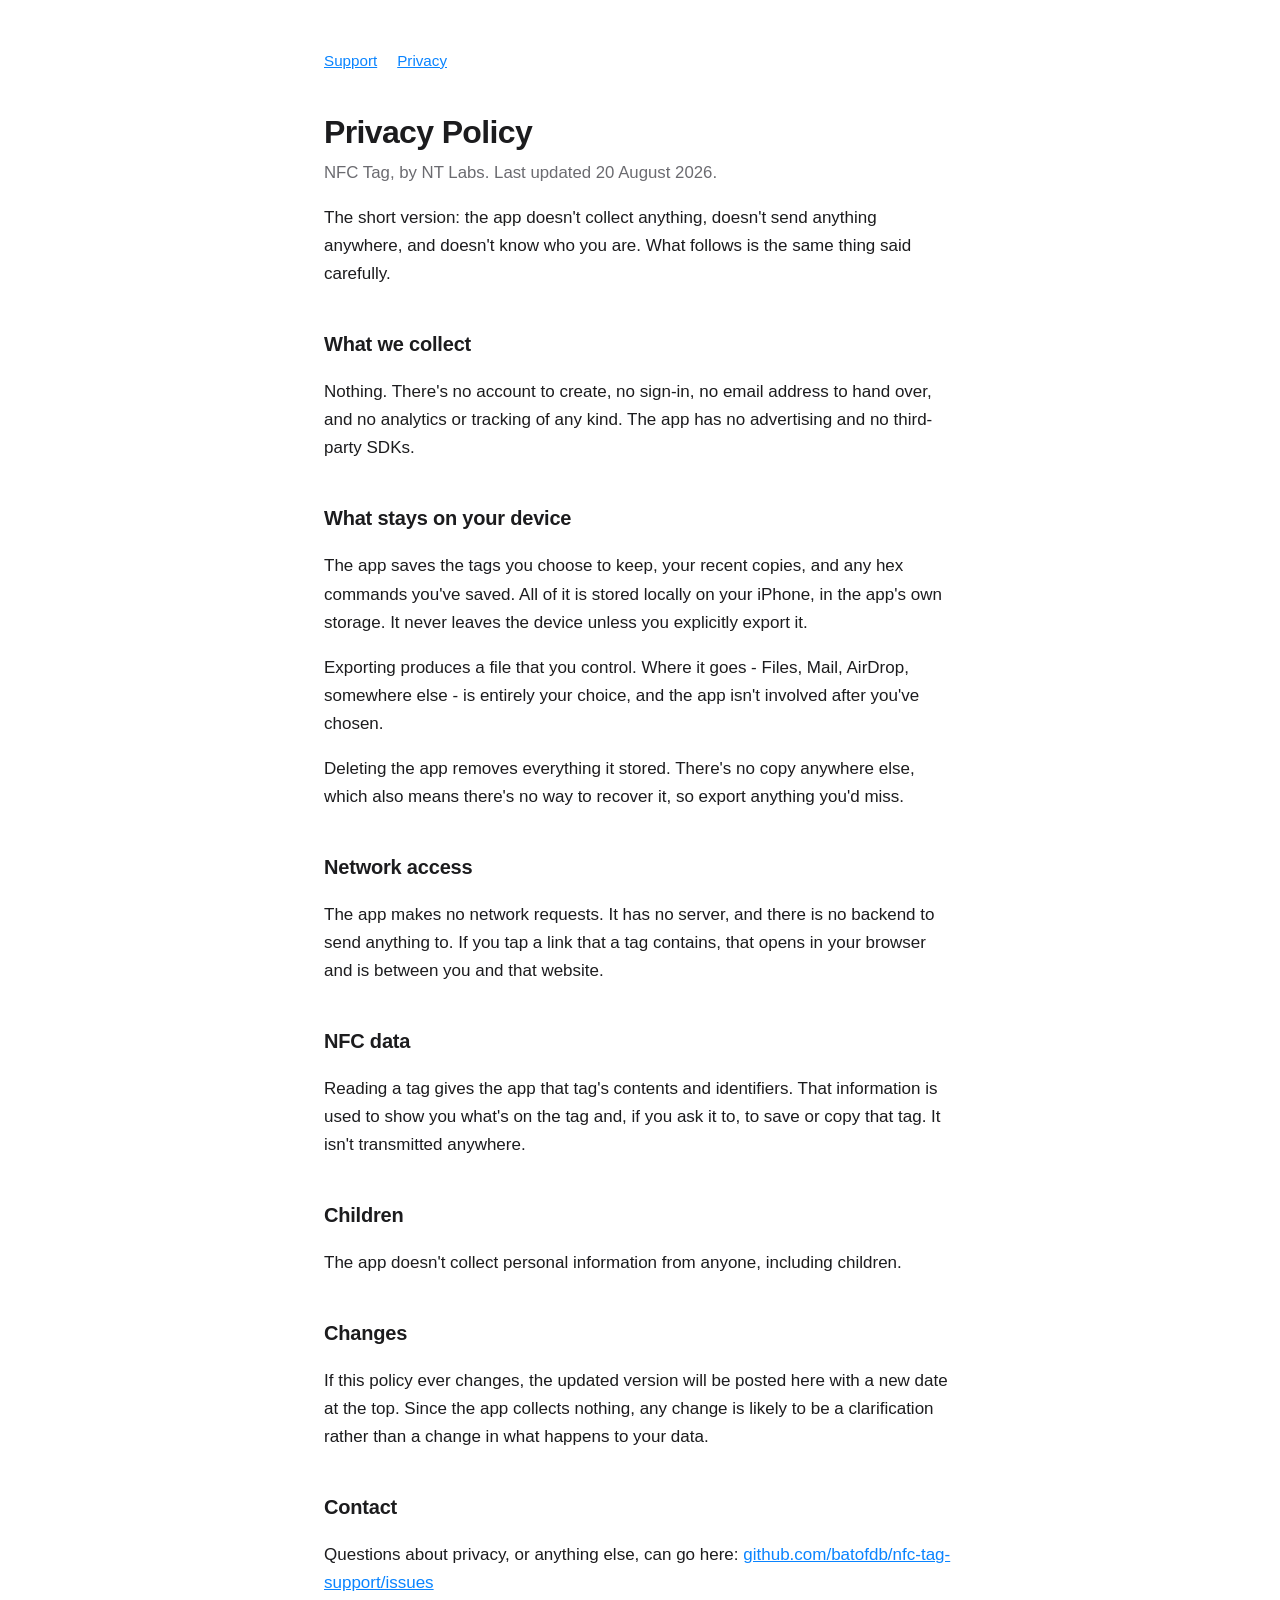
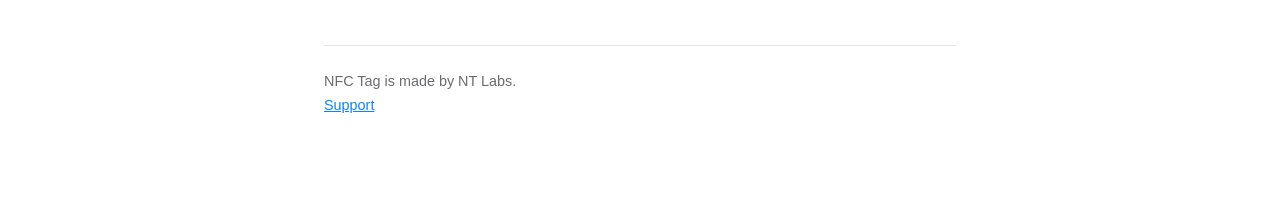
==== privacy.html @ f0c42341 "Support and privacy pages for the NFC Tag app" ====
<!doctype html>
<html lang="en">
<head>
<meta charset="utf-8">
<meta name="viewport" content="width=device-width, initial-scale=1">
<title>NFC Tag - Privacy Policy</title>
<link rel="stylesheet" href="style.css">
</head>
<body>

<nav><a href="index.html">Support</a><a href="privacy.html">Privacy</a></nav>

<h1>Privacy Policy</h1>
<p class="lede">NFC Tag, by NT Labs. Last updated 20 August 2026.</p>

<p>The short version: the app doesn't collect anything, doesn't send anything
anywhere, and doesn't know who you are. What follows is the same thing said
carefully.</p>

<h2>What we collect</h2>

<p>Nothing. There's no account to create, no sign-in, no email address to hand
over, and no analytics or tracking of any kind. The app has no advertising and
no third-party SDKs.</p>

<h2>What stays on your device</h2>

<p>The app saves the tags you choose to keep, your recent copies, and any hex
commands you've saved. All of it is stored locally on your iPhone, in the app's
own storage. It never leaves the device unless you explicitly export it.</p>

<p>Exporting produces a file that you control. Where it goes - Files, Mail,
AirDrop, somewhere else - is entirely your choice, and the app isn't involved
after you've chosen.</p>

<p>Deleting the app removes everything it stored. There's no copy anywhere else,
which also means there's no way to recover it, so export anything you'd miss.</p>

<h2>Network access</h2>

<p>The app makes no network requests. It has no server, and there is no backend
to send anything to. If you tap a link that a tag contains, that opens in your
browser and is between you and that website.</p>

<h2>NFC data</h2>

<p>Reading a tag gives the app that tag's contents and identifiers. That
information is used to show you what's on the tag and, if you ask it to, to save
or copy that tag. It isn't transmitted anywhere.</p>

<h2>Children</h2>

<p>The app doesn't collect personal information from anyone, including children.</p>

<h2>Changes</h2>

<p>If this policy ever changes, the updated version will be posted here with a
new date at the top. Since the app collects nothing, any change is likely to be
a clarification rather than a change in what happens to your data.</p>

<h2>Contact</h2>

<p>Questions about privacy, or anything else, can go here:
<a href="https://github.com/batofdb/nfc-tag-support/issues">github.com/batofdb/nfc-tag-support/issues</a></p>

<hr>
<footer>
NFC Tag is made by NT Labs.<br>
<a href="index.html">Support</a>
</footer>

</body>
</html>
---- style.css ----
:root {
  --bg: #ffffff;
  --fg: #1c1c1e;
  --muted: #6b6b70;
  --rule: #e5e5ea;
  --accent: #0a84ff;
}
@media (prefers-color-scheme: dark) {
  :root {
    --bg: #000000;
    --fg: #f2f2f7;
    --muted: #98989e;
    --rule: #2c2c2e;
    --accent: #0a84ff;
  }
}
* { box-sizing: border-box; }
body {
  margin: 0 auto;
  padding: 3rem 1.25rem 5rem;
  max-width: 42rem;
  background: var(--bg);
  color: var(--fg);
  font: 17px/1.65 -apple-system, BlinkMacSystemFont, "Segoe UI", Helvetica, Arial, sans-serif;
  -webkit-text-size-adjust: 100%;
}
h1 { font-size: 2rem; line-height: 1.2; letter-spacing: -0.02em; margin: 0 0 0.5rem; }
h2 { font-size: 1.25rem; letter-spacing: -0.01em; margin: 2.5rem 0 0.75rem; }
p, li { color: var(--fg); }
.lede { color: var(--muted); font-size: 1.05rem; margin-top: 0; }
a { color: var(--accent); }
hr { border: 0; border-top: 1px solid var(--rule); margin: 3rem 0 1.5rem; }
footer { color: var(--muted); font-size: 0.9rem; }
nav { margin-bottom: 2.5rem; font-size: 0.95rem; }
nav a { margin-right: 1.25rem; }
code { font-family: ui-monospace, SFMono-Regular, Menlo, monospace; font-size: 0.9em; background: var(--rule); padding: 0.15em 0.4em; border-radius: 4px; }
ul { padding-left: 1.25rem; }
li { margin: 0.4rem 0; }
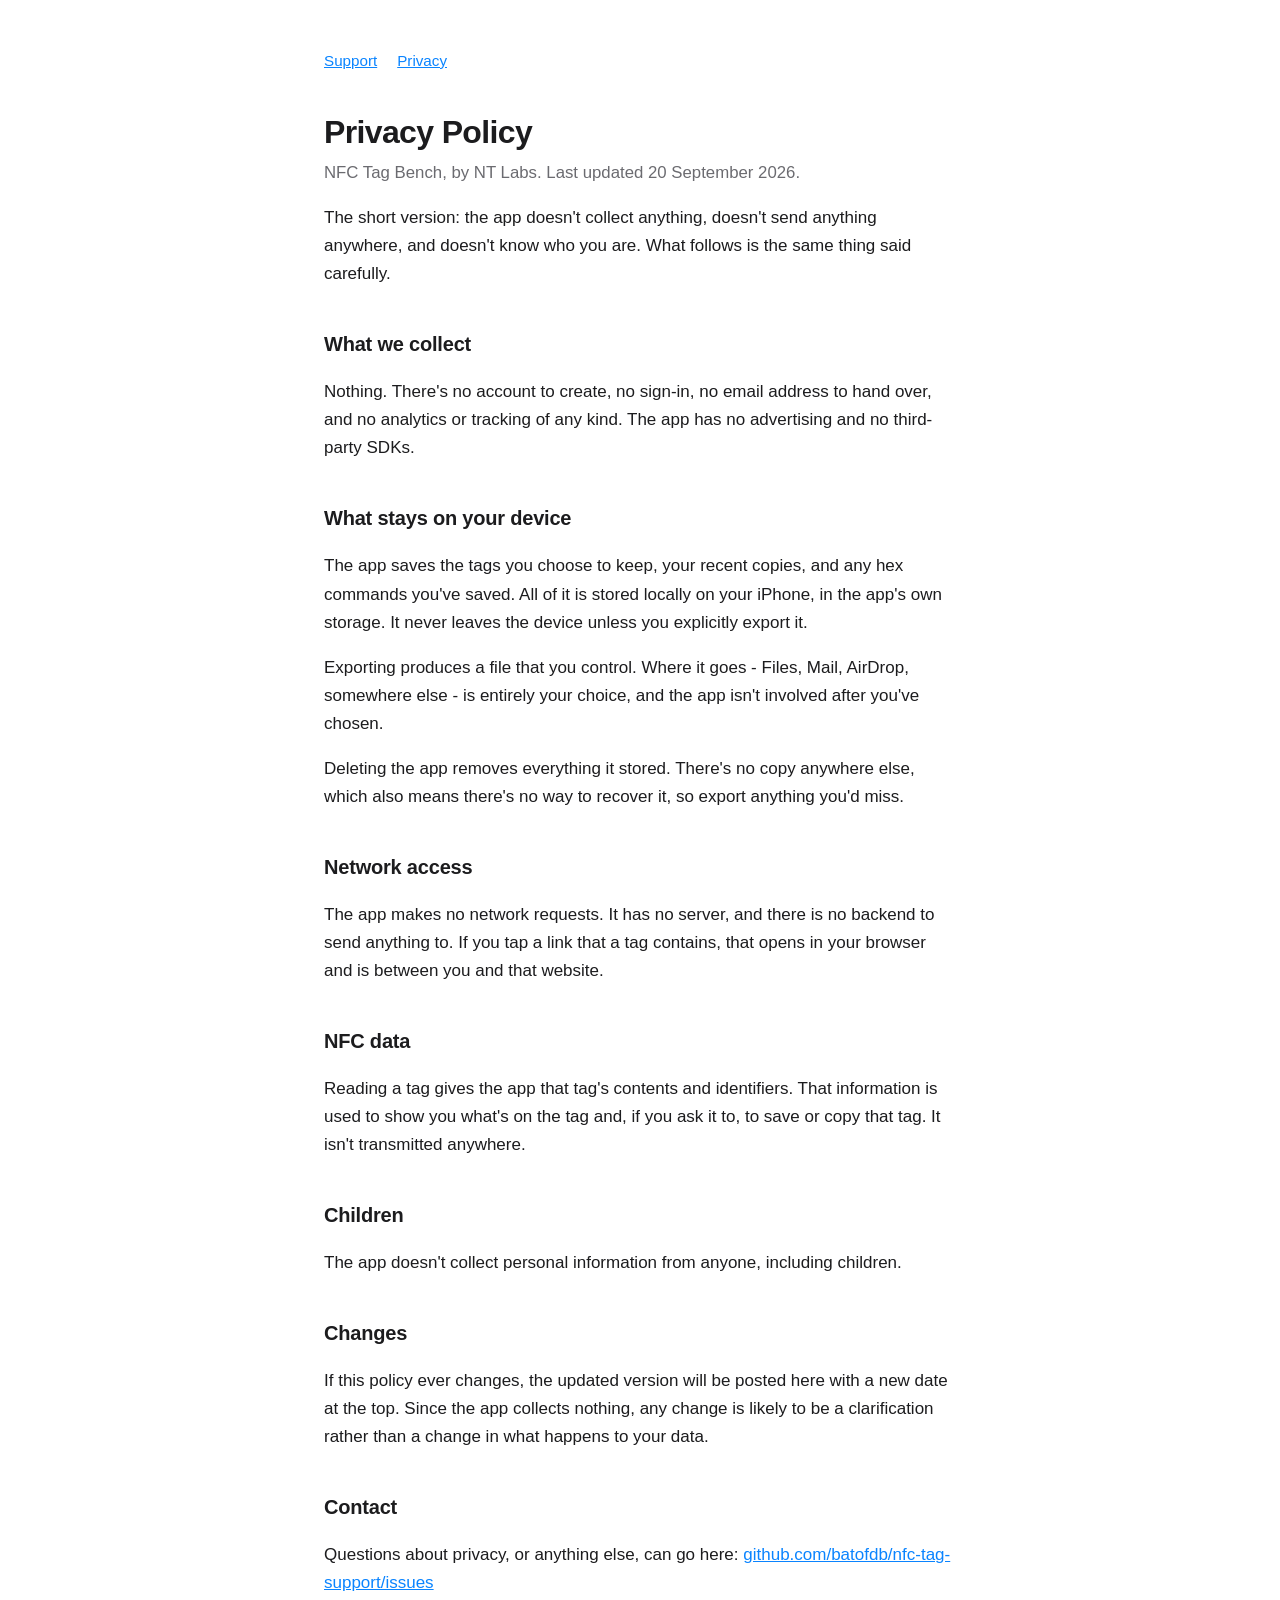
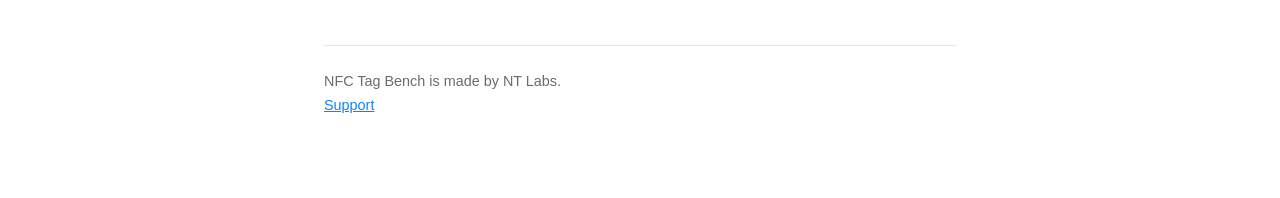
==== commit 7b3cacdf: "Call the app what the App Store calls it, and mention Recipes The pages still said "NFC Tag". The li" ====
--- a/privacy.html
+++ b/privacy.html
@@ -3,7 +3,7 @@
 <head>
 <meta charset="utf-8">
 <meta name="viewport" content="width=device-width, initial-scale=1">
-<title>NFC Tag - Privacy Policy</title>
+<title>NFC Tag Bench - Privacy Policy</title>
 <link rel="stylesheet" href="style.css">
 </head>
 <body>
@@ -11,7 +11,7 @@
 <nav><a href="index.html">Support</a><a href="privacy.html">Privacy</a></nav>
 
 <h1>Privacy Policy</h1>
-<p class="lede">NFC Tag, by NT Labs. Last updated 20 August 2026.</p>
+<p class="lede">NFC Tag Bench, by NT Labs. Last updated 20 September 2026.</p>
 
 <p>The short version: the app doesn't collect anything, doesn't send anything
 anywhere, and doesn't know who you are. What follows is the same thing said
@@ -65,7 +65,7 @@
 
 <hr>
 <footer>
-NFC Tag is made by NT Labs.<br>
+NFC Tag Bench is made by NT Labs.<br>
 <a href="index.html">Support</a>
 </footer>
 
